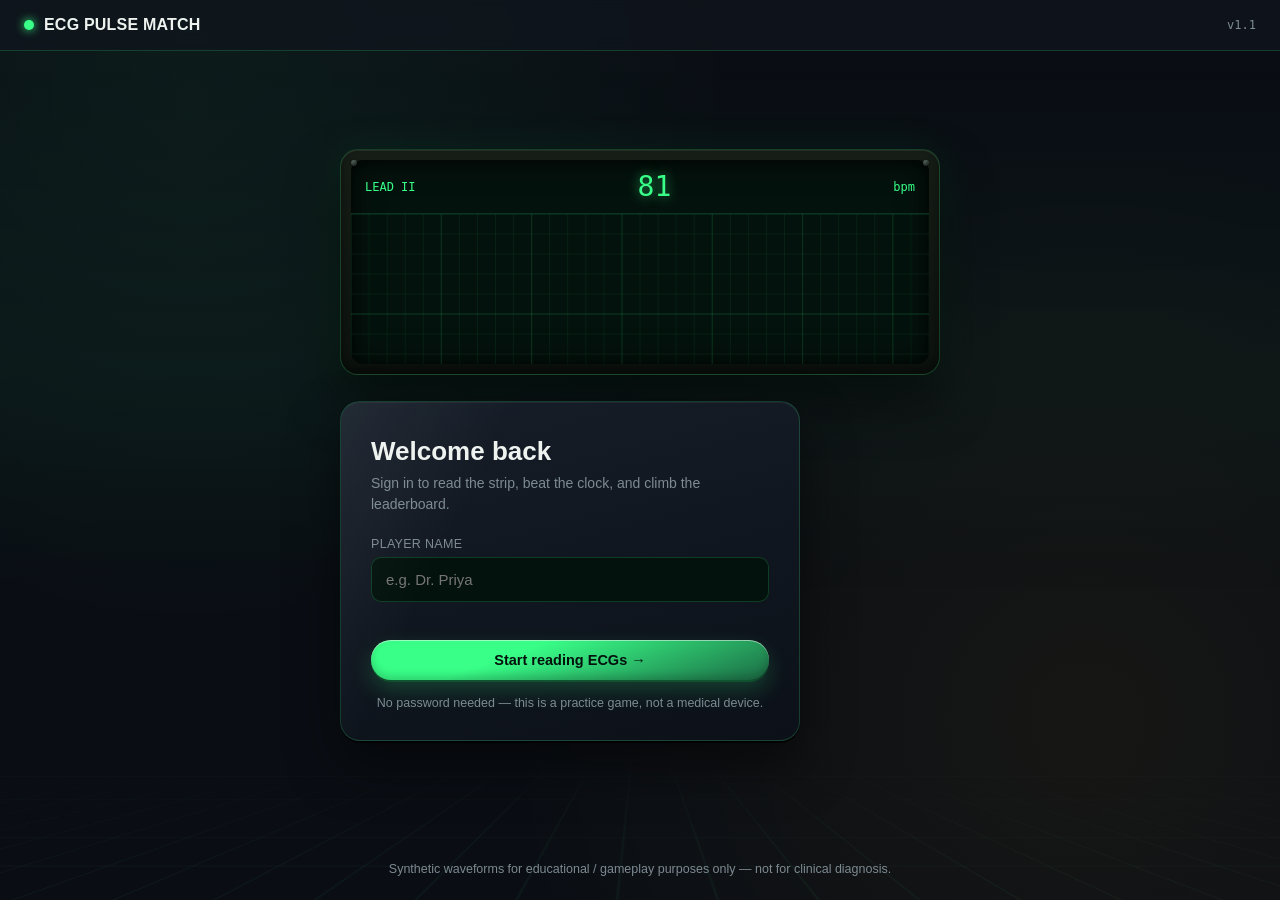
==== index.html @ 73beb8f3 "Enhance HTML head with new title and meta description Updated the title and added a meta description" ====
<!DOCTYPE html>
<html lang="en">
<head>

<meta charset="UTF-8" />
<meta name="viewport" content="width=device-width, initial-scale=1.0, maximum-scale=1, user-scalable=no" />

<title>ECG Pulse Match | Interactive ECG Learning Game</title>

<meta name="description" content="ECG Pulse Match is an interactive ECG learning game for practicing ECG rhythm recognition in a fun and educational way." />

<link rel="stylesheet" href="style.css" />

</head>
<body>

<div class="screen">
  <div class="topbar">
    <div class="brand"><span class="dot"></span> ECG PULSE MATCH</div>
    <div class="hstack mono" style="font-size:12px;color:var(--ui-dim)">v1.1</div>
  </div>

  <div class="login-hero">
    <div class="container" style="max-width:640px;">

      <div class="monitor-strip">
        <div class="screen-inner">
          <div class="hdr">
            <span>LEAD II</span>
            <span class="hr-readout" id="hrReadout">78</span>
            <span>bpm</span>
          </div>
          <div style="height:150px" id="heroWave"></div>
        </div>
      </div>

      <div class="login-card">
        <div class="login-title">Welcome back</div>
        <div class="login-sub">Sign in to read the strip, beat the clock, and climb the leaderboard.</div>

        <div class="field">
          <label for="nameInput">Player name</label>
          <input id="nameInput" type="text" placeholder="e.g. Dr. Priya" maxlength="24" autocomplete="off" />
        </div>
        <div class="login-error" id="loginError"></div>
        <button class="btn btn-primary" style="width:100%;" id="enterBtn">Start reading ECGs →</button>
        <div class="login-note">No password needed — this is a practice game, not a medical device.</div>
      </div>
    </div>
  </div>

  <footer class="foot">Synthetic waveforms for educational / gameplay purposes only — not for clinical diagnosis.</footer>
</div>

<script src="ecg-svg.js"></script>
<script src="common.js"></script>
<script>
  // draw an animated normal-sinus strip as the hero signature element
  const heroEl = document.getElementById("heroWave");
  const W = 640, H = 150;
  heroEl.innerHTML = renderWaveformSVG("NSR", W, H, { traceColor: "#39ff88" });
  const tracePath = heroEl.querySelector(".ecg-trace-path");
  const len = tracePath.getTotalLength();
  tracePath.style.strokeDasharray = len;
  tracePath.style.strokeDashoffset = len;
  tracePath.animate(
    [{ strokeDashoffset: len }, { strokeDashoffset: 0 }],
    { duration: 3200, iterations: Infinity, easing: "linear" }
  );

  // ambient colorful particles drifting up behind the login card
  spawnFloatParticles(16);

  // gentle heart-rate readout flicker for atmosphere
  const hr = document.getElementById("hrReadout");
  setInterval(() => { hr.textContent = 74 + Math.floor(Math.random() * 8); }, 1400);

  // 3D depth: card tilts toward the pointer, monitor housing tilts opposite
  attachTilt(document.querySelector(".login-card"), { max: 6, lift: 6 });
  attachTilt(document.querySelector(".monitor-strip"), { max: 4, lift: 4 });

  // if already logged in, skip straight to the right next page
  if (getCurrentUser()) window.location.href = nextPageAfterLogin(getCurrentUser());

  const input = document.getElementById("nameInput");
  const err = document.getElementById("loginError");

  function nextPageAfterLogin(user) {
    if (user.isAdmin) return "admin.html";
    // first-ever sign-in on this device sees the how-to-play page first
    return hasSeenInstructions() ? "levels.html" : "instructions.html";
  }

  function tryEnter() {
    const name = input.value.trim();
    if (!name) { err.textContent = "Please enter a name to continue."; return; }
    if (name.length < 2) { err.textContent = "Name must be at least 2 characters."; return; }
    setCurrentUser(name);
    window.location.href = nextPageAfterLogin(getCurrentUser());
  }
  document.getElementById("enterBtn").addEventListener("click", tryEnter);
  input.addEventListener("keydown", (e) => { if (e.key === "Enter") tryEnter(); });
</script>
</body>
</html>
---- style.css ----
/* =========================================================================
   ECG PULSE MATCH — design tokens
   Theme: a real bedside cardiac monitor. Near-black housing, phosphor-green
   trace, amber for caution, red for critical/error — colors borrowed
   directly from the hardware this game imitates, not a generic dark theme.
   ========================================================================= */
:root {
  --bg-deep: #0a0e14;
  --bg-panel: #10161f;
  --screen-black: #04120d;
  --trace-green: #39ff88;
  --trace-dim: #1c6b45;
  --amber: #ffb020;
  --error-red: #ff4d5e;
  --paper: #f4efe4;
  --ui-white: #eef3f0;
  --ui-dim: #7d8a92;
  --border-soft: rgba(57, 255, 136, 0.18);

  /* per-level accent — overridden at runtime via applyAccent() so each
     level/page can carry its own color while everything else (panels,
     typography, the monitor housing) stays consistent */
  --accent: var(--trace-green);
  --accent-dim: var(--trace-dim);
  --accent-glow: rgba(57, 255, 136, 0.2);

  --font-display: "Space Grotesk", "Segoe UI", sans-serif;
  --font-body: "Inter", "Segoe UI", sans-serif;
  --font-mono: "IBM Plex Mono", "Consolas", monospace;

  --radius: 14px;
  --shadow-deep: 0 20px 60px rgba(0, 0, 0, 0.55);

  /* ---- 3D depth tokens ---- */
  --bevel-light: rgba(255, 255, 255, 0.09);
  --bevel-dark: rgba(0, 0, 0, 0.55);
  --shadow-raised:
    0 1px 0 rgba(255,255,255,0.06) inset,
    0 -3px 8px rgba(0,0,0,0.35) inset,
    0 14px 26px rgba(0,0,0,0.45),
    0 2px 0 rgba(0,0,0,0.6);
  --shadow-raised-hover:
    0 1px 0 rgba(255,255,255,0.08) inset,
    0 -3px 8px rgba(0,0,0,0.35) inset,
    0 22px 40px rgba(0,0,0,0.5),
    0 3px 0 rgba(0,0,0,0.65);
  --shadow-pressed:
    0 2px 6px rgba(0,0,0,0.4) inset,
    0 4px 10px rgba(0,0,0,0.3);
  --shadow-panel-3d:
    0 1px 0 rgba(255,255,255,0.05) inset,
    0 24px 50px rgba(0,0,0,0.5),
    0 2px 0 rgba(0,0,0,0.7);
}

@import url("https://fonts.googleapis.com/css2?family=Space+Grotesk:wght@500;600;700&family=Inter:wght@400;500;600&family=IBM+Plex+Mono:wght@400;500;600&display=swap");

* { box-sizing: border-box; }
html, body {
  margin: 0; padding: 0; height: 100%;
  background: var(--bg-deep);
  color: var(--ui-white);
  font-family: var(--font-body);
  -webkit-tap-highlight-color: transparent;
}
body {
  min-height: 100vh;
  position: relative;
  background-image:
    radial-gradient(circle at 15% 10%, rgba(57,255,136,0.06), transparent 40%),
    radial-gradient(circle at 85% 80%, rgba(255,176,32,0.05), transparent 45%);
  overflow-x: hidden;
}
/* subtle receding 3D floor grid, anchored to the bottom of the viewport */
body::after {
  content: "";
  position: fixed; left: 0; right: 0; bottom: 0; height: 46vh; z-index: 0; pointer-events: none;
  background-image:
    linear-gradient(rgba(57,255,136,0.09) 1px, transparent 1px),
    linear-gradient(90deg, rgba(57,255,136,0.09) 1px, transparent 1px);
  background-size: 42px 42px;
  transform: perspective(420px) rotateX(62deg) scale(2.4);
  transform-origin: bottom;
  mask-image: linear-gradient(to top, black, transparent 85%);
  -webkit-mask-image: linear-gradient(to top, black, transparent 85%);
  opacity: 0.5;
}
.screen { position: relative; z-index: 1; }
h1, h2, h3 { font-family: var(--font-display); margin: 0; }
.mono { font-family: var(--font-mono); }
a { color: var(--trace-green); }
button { font-family: var(--font-body); cursor: pointer; }
::selection { background: var(--trace-dim); }

@media (prefers-reduced-motion: reduce) {
  *, *::before, *::after { animation-duration: 0.001ms !important; animation-iteration-count: 1 !important; transition-duration: 0.001ms !important; }
}

/* ---------- layout shells ---------- */
.screen { min-height: 100vh; display: flex; flex-direction: column; }
.container { width: 100%; max-width: 1180px; margin: 0 auto; padding: 0 20px; }
.topbar {
  display: flex; align-items: center; justify-content: space-between;
  padding: 16px 24px; border-bottom: 1px solid var(--border-soft);
  background: rgba(16, 22, 31, 0.7); backdrop-filter: blur(8px);
  position: sticky; top: 0; z-index: 20;
}
.brand { display: flex; align-items: center; gap: 10px; font-family: var(--font-display); font-weight: 700; letter-spacing: 0.2px; }
.brand .dot { width: 10px; height: 10px; border-radius: 50%; background: var(--accent, var(--trace-green)); box-shadow: 0 0 10px var(--accent, var(--trace-green)); animation: blip 1.1s infinite; }
@keyframes blip { 0%,100% { opacity: 1; } 50% { opacity: 0.25; } }

.hstack { display: flex; align-items: center; gap: 10px; }
.spacer { flex: 1; }

/* ---------- buttons ---------- */
.btn {
  display: inline-flex; align-items: center; justify-content: center; gap: 8px;
  padding: 12px 22px; border-radius: 999px; border: 1px solid var(--border-soft);
  background: linear-gradient(180deg, rgba(255,255,255,0.05), rgba(0,0,0,0.1)), var(--bg-panel);
  color: var(--ui-white); font-weight: 600; font-size: 14.5px;
  box-shadow: 0 1px 0 rgba(255,255,255,0.06) inset, 0 -2px 4px rgba(0,0,0,0.3) inset, 0 6px 14px rgba(0,0,0,0.35), 0 1.5px 0 rgba(0,0,0,0.5);
  transform: translateY(0) translateZ(0);
  transition: transform .15s cubic-bezier(.2,.8,.2,1), box-shadow .15s ease, background .2s ease, border-color .2s ease;
}
.btn:hover { transform: translateY(-3px); border-color: var(--accent, var(--trace-green)); box-shadow: 0 1px 0 rgba(255,255,255,0.08) inset, 0 -2px 4px rgba(0,0,0,0.3) inset, 0 14px 26px var(--accent-glow, rgba(57,255,136,0.18)), 0 2px 0 rgba(0,0,0,0.55); }
.btn:active { transform: translateY(1px) scale(0.98); box-shadow: 0 2px 6px rgba(0,0,0,0.4) inset, 0 3px 8px rgba(0,0,0,0.25); }
.btn-primary {
  background: linear-gradient(160deg, var(--accent, #6dffb0) 0%, var(--accent, var(--trace-green)) 35%, var(--accent-dim, #1fce6b) 100%);
  color: #04120d; border: none; font-weight: 700;
  box-shadow: 0 1px 0 rgba(255,255,255,0.5) inset, 0 -4px 8px rgba(0,0,0,0.18) inset, 0 10px 22px var(--accent-glow, rgba(57,255,136,0.28)), 0 2px 0 rgba(10,60,35,0.8);
}
.btn-primary:hover { box-shadow: 0 1px 0 rgba(255,255,255,0.55) inset, 0 -4px 8px rgba(0,0,0,0.18) inset, 0 18px 36px var(--accent-glow, rgba(57,255,136,0.4)), 0 3px 0 rgba(10,60,35,0.8); }
.btn-primary:active { box-shadow: 0 3px 10px rgba(0,0,0,0.3) inset; }
.btn-ghost { background: rgba(255,255,255,0.02); box-shadow: 0 1px 0 rgba(255,255,255,0.04) inset, 0 4px 10px rgba(0,0,0,0.25); }
.btn-danger { border-color: rgba(255,77,94,0.4); color: var(--error-red); }
.btn:disabled { opacity: 0.4; cursor: not-allowed; transform: none; box-shadow: none; }

/* ============================= LOGIN PAGE ============================= */
.login-hero {
  flex: 1; display: flex; align-items: center; justify-content: center; padding: 32px 16px;
  position: relative; overflow: hidden;
}
.login-hero::before {
  content: ""; position: absolute; inset: 0;
  background: linear-gradient(180deg, transparent, rgba(57,255,136,0.03) 40%, transparent 70%);
  pointer-events: none;
}
.login-card {
  width: 100%; max-width: 460px;
  background: linear-gradient(165deg, #161e29 0%, var(--bg-panel) 55%, #0c1119 100%);
  border: 1px solid var(--border-soft);
  border-radius: 20px; padding: 34px 30px 30px; box-shadow: var(--shadow-panel-3d);
  animation: rise .6s cubic-bezier(.2,.8,.2,1) both;
  position: relative; z-index: 2; transform-style: preserve-3d;
  transition: transform .12s ease-out;
}
.login-card::before {
  content: ""; position: absolute; inset: 0; border-radius: inherit; pointer-events: none;
  background: linear-gradient(115deg, rgba(255,255,255,0.06) 0%, transparent 30%);
}
@keyframes rise { from { opacity: 0; transform: translateY(24px) scale(.98); } to { opacity: 1; transform: translateY(0) scale(1); } }

.monitor-strip {
  width: 100%; max-width: 640px; margin: 0 auto 26px;
  background: linear-gradient(180deg, #171e17 0%, #0d130f 100%);
  border: 1px solid var(--border-soft); border-radius: 18px; overflow: hidden;
  padding: 10px; position: relative; z-index: 2;
  box-shadow:
    0 1px 0 rgba(255,255,255,0.08) inset,
    0 -6px 14px rgba(0,0,0,0.5) inset,
    0 26px 50px rgba(0,0,0,0.55),
    0 0 46px rgba(57,255,136,0.08);
  transform-style: preserve-3d; transition: transform .12s ease-out;
}
.monitor-strip::before,
.monitor-strip::after {
  content: ""; position: absolute; top: 10px; width: 6px; height: 6px; border-radius: 50%;
  background: radial-gradient(circle at 35% 35%, #4a5a52, #0a0f0c);
  box-shadow: 0 1px 1px rgba(255,255,255,0.15) inset, 0 1px 2px rgba(0,0,0,0.6);
  z-index: 3;
}
.monitor-strip::before { left: 10px; }
.monitor-strip::after { right: 10px; }
.monitor-strip .hdr {
  display: flex; justify-content: space-between; align-items: center;
  padding: 10px 14px; font-family: var(--font-mono); font-size: 12px; color: var(--trace-green);
  border-bottom: 1px solid rgba(57,255,136,0.15);
}
.monitor-strip .screen-inner {
  background: var(--screen-black); border-radius: 12px; overflow: hidden;
  box-shadow: 0 0 30px rgba(0,0,0,0.7) inset, 0 2px 10px rgba(0,0,0,0.4) inset;
}
.monitor-strip svg { display: block; }
.hr-readout { font-family: var(--font-mono); font-size: 28px; color: var(--trace-green); text-shadow: 0 0 12px rgba(57,255,136,0.6); }

.login-title { font-size: 26px; font-weight: 700; margin-bottom: 6px; }
.login-sub { color: var(--ui-dim); font-size: 14px; margin-bottom: 22px; line-height: 1.5; }
.field { margin-bottom: 16px; }
.field label { display: block; font-size: 12.5px; color: var(--ui-dim); margin-bottom: 6px; letter-spacing: .3px; text-transform: uppercase; }
.field input {
  width: 100%; padding: 13px 14px; border-radius: 10px; border: 1px solid var(--border-soft);
  background: var(--screen-black); color: var(--ui-white); font-size: 15px; outline: none;
  transition: border-color .15s ease, box-shadow .15s ease;
}
.field input:focus { border-color: var(--accent, var(--trace-green)); box-shadow: 0 0 0 3px var(--accent-glow, rgba(57,255,136,0.15)); }
.login-error { color: var(--error-red); font-size: 13px; min-height: 18px; margin-top: -6px; margin-bottom: 10px; }
.login-note { text-align: center; font-size: 12.5px; color: var(--ui-dim); margin-top: 16px; }

/* ============================= LEVEL SELECT ============================ */
.level-grid { display: grid; grid-template-columns: repeat(auto-fit, minmax(250px, 1fr)); gap: 22px; margin-top: 22px; perspective: 1200px; }
.level-card {
  background: linear-gradient(165deg, #161e29 0%, var(--bg-panel) 55%, #0c1119 100%);
  border: 1px solid var(--border-soft); border-radius: var(--radius);
  padding: 20px; position: relative; overflow: hidden;
  transition: transform .15s cubic-bezier(.2,.8,.2,1), border-color .2s ease, box-shadow .2s ease;
  animation: rise .5s ease both;
  box-shadow: var(--shadow-raised);
  transform-style: preserve-3d; cursor: pointer;
}
.level-card::before {
  content: ""; position: absolute; inset: 0; border-radius: inherit; pointer-events: none; z-index: 1;
  background: linear-gradient(120deg, rgba(255,255,255,0.07) 0%, transparent 35%);
}
/* colorful signature glow, unique per level via --accent set inline by JS */
.level-card::after {
  content: ""; position: absolute; top: -40%; right: -30%; width: 70%; height: 70%; z-index: 0;
  background: radial-gradient(circle, var(--accent, var(--trace-green)) 0%, transparent 70%);
  opacity: 0.16; filter: blur(6px); pointer-events: none;
  animation: auraPulse 3.6s ease-in-out infinite;
}
@keyframes auraPulse { 0%,100% { opacity: 0.12; transform: scale(1); } 50% { opacity: 0.26; transform: scale(1.12); } }
.level-card { border-top: 3px solid var(--accent, var(--trace-green)); }
.level-card:hover { border-color: var(--accent, var(--trace-green)); box-shadow: var(--shadow-raised-hover), 0 0 30px var(--accent-glow, rgba(57,255,136,0.2)); }
.level-card-inner { position: relative; z-index: 2; transform: translateZ(20px); }
.level-card .badge {
  display: inline-flex; align-items: center; justify-content: center; width: 40px; height: 40px;
  border-radius: 50%; background: radial-gradient(circle at 35% 30%, color-mix(in srgb, var(--accent, #39ff88) 25%, #0e2418), var(--screen-black));
  color: var(--accent, var(--trace-green)); font-family: var(--font-mono); font-size: 18px;
  font-weight: 700; border: 1px solid var(--accent, var(--border-soft)); margin-bottom: 10px;
  box-shadow: 0 -2px 4px rgba(0,0,0,0.5) inset, 0 1px 0 rgba(255,255,255,0.1) inset, 0 3px 10px var(--accent-glow, rgba(57,255,136,0.3));
}
.level-card .done-tag {
  position: absolute; top: 0; right: 0; font-size: 10.5px; font-family: var(--font-mono);
  color: var(--accent, var(--trace-green)); background: var(--accent-glow, rgba(57,255,136,0.12)); border: 1px solid var(--accent, var(--border-soft));
  padding: 3px 9px; border-radius: 999px; letter-spacing: .3px;
}
.level-preview {
  height: 78px; border-radius: 10px; background: #030b08; margin-bottom: 12px; overflow: hidden;
  box-shadow: 0 0 16px rgba(0,0,0,0.6) inset, 0 1px 0 rgba(255,255,255,0.08) inset, 0 0 24px var(--accent-glow, transparent);
}
.level-preview svg { display: block; }
.level-card h3 { font-size: 17.5px; margin-bottom: 6px; letter-spacing: -.1px; display: flex; align-items: center; gap: 8px; }
.level-card p { color: var(--ui-dim); font-size: 13px; margin: 0 0 14px; line-height: 1.5; min-height: 38px; }
.level-card .stars { color: var(--amber); font-size: 14px; letter-spacing: 2px; text-shadow: 0 0 8px rgba(255,176,32,0.4); }
.level-card .btn-primary { background: linear-gradient(160deg, var(--accent, var(--trace-green)) 0%, var(--accent-dim, var(--trace-dim)) 100%); box-shadow: 0 1px 0 rgba(255,255,255,0.5) inset, 0 10px 22px var(--accent-glow, rgba(57,255,136,0.28)); }
.level-locked { opacity: 0.45; filter: grayscale(0.7); pointer-events: none; box-shadow: var(--shadow-pressed); }
.level-locked .level-preview { display: flex; align-items: center; justify-content: center; }
.level-locked::after { display: none; }

/* ============================= GAME BOARD =============================== */
.game-header { display: flex; flex-wrap: wrap; gap: 14px; align-items: center; justify-content: space-between; margin: 20px 0; }
.stat-pill {
  background: linear-gradient(180deg, #141b26, var(--bg-panel)); border: 1px solid var(--border-soft); border-radius: 999px;
  padding: 8px 16px; font-family: var(--font-mono); font-size: 13px; color: var(--accent, var(--trace-green)); display: flex; gap: 8px; align-items: center;
  box-shadow: 0 1px 0 rgba(255,255,255,0.05) inset, 0 4px 10px rgba(0,0,0,0.35);
}
.stat-pill .label { color: var(--ui-dim); text-transform: uppercase; font-size: 10.5px; letter-spacing: .5px; }

.board {
  display: grid; grid-template-columns: 1fr; gap: 18px; margin-bottom: 30px;
}
.wave-card {
  background: linear-gradient(165deg, #131a13 0%, var(--screen-black) 60%, #060c08 100%);
  border: 2px solid var(--border-soft); border-radius: var(--radius);
  padding: 14px 16px 16px; position: relative;
  transition: border-color .2s ease, box-shadow .2s ease, transform .12s ease;
  animation: rise .45s ease both;
  box-shadow: var(--shadow-raised);
}
.wave-card::before {
  content: ""; position: absolute; inset: 0; border-radius: inherit; pointer-events: none;
  background: linear-gradient(120deg, rgba(255,255,255,0.05) 0%, transparent 30%);
}
.wave-card .wave-display { width: 100%; height: 150px; border-radius: 10px; overflow: hidden; background: #030b08; }
@media (min-width: 640px) { .wave-card .wave-display { height: 190px; } }
.wave-card.dragover { border-color: var(--amber); box-shadow: 0 0 0 4px rgba(255,176,32,0.15); transform: scale(1.01); }
.wave-card.correct { border-color: var(--accent, var(--trace-green)); box-shadow: 0 0 0 4px var(--accent-glow, rgba(57,255,136,0.18)); animation: goodPulse .5s ease; }
.wave-card.wrong { border-color: var(--error-red); box-shadow: 0 0 0 4px rgba(255,77,94,0.18); animation: shake .45s ease; }
.wave-card.reorderable { border-color: var(--amber); box-shadow: 0 0 0 4px rgba(255,176,32,0.18); animation: shake .45s ease; }
@keyframes goodPulse { 0% { transform: scale(1); } 40% { transform: scale(1.03); } 100% { transform: scale(1); } }
@keyframes shake { 0%,100% { transform: translateX(0); } 20% { transform: translateX(-6px); } 40% { transform: translateX(6px); } 60% { transform: translateX(-4px); } 80% { transform: translateX(4px); } }

.drop-zone {
  margin-top: 12px; min-height: 52px; border: 2px dashed var(--border-soft); border-radius: 10px;
  display: flex; align-items: center; justify-content: center; padding: 6px 10px; gap: 8px;
  color: var(--ui-dim); font-size: 13.5px; transition: background .15s ease, border-color .15s ease;
}
.drop-zone.filled { border-style: solid; }
.drop-zone .placeholder { opacity: .6; }
.wave-card .hint-row { margin-top: 10px; font-size: 12.5px; color: var(--ui-dim); line-height: 1.5; display: none; }
.wave-card.show-hint .hint-row { display: block; animation: fadeIn .3s ease; }
.wave-card .result-tag { position: absolute; top: 12px; right: 14px; font-size: 12px; font-family: var(--font-mono); padding: 3px 10px; border-radius: 999px; display: none; }
.wave-card.correct .result-tag { display: inline-block; background: var(--accent-glow, rgba(57,255,136,0.15)); color: var(--accent, var(--trace-green)); }
.wave-card.wrong .result-tag { display: inline-block; background: rgba(255,77,94,0.15); color: var(--error-red); }
.wave-card.reorderable .result-tag { display: inline-block; background: rgba(255,176,32,0.16); color: var(--amber); }
@keyframes fadeIn { from { opacity: 0; transform: translateY(-4px); } to { opacity: 1; transform: translateY(0); } }

/* ---- order hint toggle (one hint per level, shown on demand) ---- */
.card-hint-btn {
  font-family: var(--font-mono); font-size: 11px; color: var(--ui-dim); background: rgba(255,255,255,0.03);
  border: 1px solid var(--border-soft); border-radius: 999px; padding: 4px 11px; margin-top: 10px;
  cursor: pointer; display: inline-flex; align-items: center; gap: 6px; transition: border-color .15s ease, color .15s ease;
}
.card-hint-btn:hover { border-color: var(--amber); color: var(--amber); }
.order-hint-row {
  margin-top: 8px; font-size: 12.5px; color: var(--amber); line-height: 1.5; display: none;
  background: rgba(255,176,32,0.08); border: 1px solid rgba(255,176,32,0.25); border-radius: 8px; padding: 8px 10px;
}
.order-hint-row.shown { display: block; animation: fadeIn .3s ease; }

/* ---- inline feedback note shown after a "check" pass ---- */
.card-note { margin-top: 10px; font-size: 12.5px; line-height: 1.5; border-radius: 8px; padding: 8px 10px; display: none; }
.wave-card.wrong .card-note.for-wrong { display: block; color: var(--error-red); background: rgba(255,77,94,0.08); border: 1px solid rgba(255,77,94,0.25); }
.wave-card.reorderable .card-note.for-reorder { display: block; color: var(--amber); background: rgba(255,176,32,0.08); border: 1px solid rgba(255,176,32,0.25); }

.card-actions-row { display: flex; gap: 8px; margin-top: 10px; flex-wrap: wrap; }
.btn-reorder {
  font-family: var(--font-mono); font-size: 12px; color: var(--amber); background: rgba(255,176,32,0.1);
  border: 1px solid rgba(255,176,32,0.4); border-radius: 999px; padding: 6px 14px; cursor: pointer;
  display: none; align-items: center; gap: 6px; transition: transform .12s ease, box-shadow .12s ease;
}
.wave-card.reorderable .btn-reorder { display: inline-flex; }
.btn-reorder:hover { transform: translateY(-2px); box-shadow: 0 6px 14px rgba(255,176,32,0.25); }

/* ---- piece that is correct type but sitting in the wrong slot ---- */
.slot.right-type-wrong-pos { border-color: var(--amber); box-shadow: 0 0 0 3px rgba(255,176,32,0.18); }

/* ---- attempt summary banner shown between check passes ---- */
.attempt-banner {
  margin: -6px 0 16px; padding: 10px 14px; border-radius: 10px; font-size: 13px; line-height: 1.5;
  background: linear-gradient(180deg, #141b26, var(--bg-panel)); border: 1px solid var(--border-soft); color: var(--ui-dim);
  display: none; align-items: center; gap: 8px;
}
.attempt-banner.shown { display: flex; animation: fadeIn .3s ease; }

/* ---- jigsaw pieces: ECG track split into slots, pieces dragged in ---- */
.track { display: flex; gap: 8px; margin-top: 10px; }
.slot {
  flex: 1; min-width: 0; height: 78px; border: 2px dashed var(--border-soft); border-radius: 8px;
  background: #030b08; position: relative; overflow: hidden;
  box-shadow: 0 3px 8px rgba(0,0,0,0.55) inset, 0 1px 0 rgba(0,0,0,0.4);
  transition: border-color .15s ease, box-shadow .15s ease, background .15s ease, transform .18s cubic-bezier(.2,.8,.2,1);
}
@media (min-width: 640px) { .slot { height: 100px; } }
.slot.dragover { border-color: var(--amber); background: rgba(255,176,32,0.08); transform: scale(1.04); }
.slot.filled { border-style: solid; border-color: rgba(255,255,255,0.4); box-shadow: 0 0 0 2px rgba(255,255,255,0.10), 0 3px 8px rgba(0,0,0,0.55) inset; }
.slot.correct { border-color: var(--accent, var(--trace-green)); box-shadow: 0 0 0 3px var(--accent-glow, rgba(57,255,136,0.18)); }
.slot.wrong { border-color: var(--error-red); box-shadow: 0 0 0 3px rgba(255,77,94,0.18); }
.slot.just-snapped { animation: slotSnap .26s ease; }
@keyframes slotSnap {
  0% { transform: scale(0.92); }
  55% { transform: scale(1.045); }
  100% { transform: scale(1); }
}
.slot svg { width: 100%; height: 100%; display: block; }
.slot .slot-idx { position: absolute; bottom: 2px; left: 4px; font-family: var(--font-mono); font-size: 9.5px; color: var(--ui-dim); pointer-events: none; }
.slot .remove-piece {
  position: absolute; top: 2px; right: 2px; width: 18px; height: 18px; border-radius: 50%;
  background: rgba(4,18,13,0.85); border: 1px solid var(--border-soft); color: var(--ui-white);
  font-size: 10px; line-height: 1; display: flex; align-items: center; justify-content: center; z-index: 3;
}

.piece-pool {
  display: flex; flex-wrap: wrap; gap: 12px; padding: 16px; background: linear-gradient(180deg, #141b26, var(--bg-panel));
  border: 1px solid var(--border-soft); border-radius: var(--radius); position: sticky; bottom: 12px; z-index: 15;
  box-shadow: var(--shadow-panel-3d); max-height: 40vh; overflow-y: auto;
}
.piece-pool .pool-label { width: 100%; font-size: 11.5px; color: var(--ui-dim); text-transform: uppercase; letter-spacing: .4px; margin-bottom: 2px; }
.piece {
  width: 92px; height: 74px; border-radius: 8px;
  background: linear-gradient(165deg, #0a1710, #030b08 60%);
  border: 1.5px solid var(--border-soft);
  overflow: hidden; touch-action: none; user-select: none; cursor: grab; position: relative;
  box-shadow: 0 1px 0 rgba(255,255,255,0.06) inset, 0 -2px 4px rgba(0,0,0,0.4) inset, 0 6px 12px rgba(0,0,0,0.4);
  transition: transform .14s cubic-bezier(.2,.8,.2,1), box-shadow .14s ease, border-color .14s ease;
}
.piece:hover { border-color: var(--accent, var(--trace-green)); transform: translateY(-4px) scale(1.03); box-shadow: 0 1px 0 rgba(255,255,255,0.08) inset, 0 -2px 4px rgba(0,0,0,0.4) inset, 0 14px 22px var(--accent-glow, rgba(57,255,136,0.2)); }
.piece:active { cursor: grabbing; }
.piece svg { width: 100%; height: 100%; display: block; pointer-events: none; }
.piece.dragging { position: fixed; z-index: 1000; box-shadow: 0 22px 44px rgba(0,0,0,0.6), 0 0 0 2px var(--accent, var(--trace-green)); border-color: var(--accent, var(--trace-green)); pointer-events: none; transform: scale(1.06) rotate(-1.5deg); }
.piece.ghost { visibility: hidden; }
.piece.in-slot { width: 100%; height: 100%; border: none; border-radius: 0; box-shadow: none; }

.chip-pool {
  display: flex; flex-wrap: wrap; gap: 10px; padding: 16px; background: var(--bg-panel);
  border: 1px solid var(--border-soft); border-radius: var(--radius); position: sticky; bottom: 12px; z-index: 15;
  box-shadow: var(--shadow-deep);
}
.chip-pool .pool-label { width: 100%; font-size: 11.5px; color: var(--ui-dim); text-transform: uppercase; letter-spacing: .4px; margin-bottom: 2px; }
.chip {
  padding: 10px 16px; border-radius: 999px; background: var(--screen-black); border: 1.5px solid var(--border-soft);
  font-size: 13.5px; font-weight: 600; color: var(--ui-white); touch-action: none; user-select: none;
  cursor: grab; transition: transform .12s ease, box-shadow .12s ease, opacity .12s ease;
}
.chip:active { cursor: grabbing; }
.chip.dragging { position: fixed; z-index: 1000; box-shadow: 0 14px 30px rgba(0,0,0,0.5); transform: scale(1.06); border-color: var(--trace-green); pointer-events: none; }
.chip.placed { opacity: 0.35; filter: grayscale(0.4); }
.chip.ghost { opacity: 0; }

.submit-row { display: flex; justify-content: center; margin: 26px 0 10px; gap: 12px; }

/* result modal */
.modal-backdrop { position: fixed; inset: 0; background: rgba(4,8,12,0.75); backdrop-filter: blur(4px); display: flex; align-items: center; justify-content: center; z-index: 100; padding: 20px; }
.modal {
  background: linear-gradient(165deg, #161e29 0%, var(--bg-panel) 55%, #0c1119 100%);
  border: 1px solid var(--border-soft); border-radius: 18px; padding: 30px; max-width: 460px; width: 100%;
  text-align: center; animation: rise .35s ease both; box-shadow: var(--shadow-panel-3d);
  position: relative; overflow: hidden;
}
.modal::before { content: ""; position: absolute; inset: 0; pointer-events: none; background: linear-gradient(120deg, rgba(255,255,255,0.06) 0%, transparent 35%); }
.modal .score-num { font-family: var(--font-mono); font-size: 46px; color: var(--trace-green); text-shadow: 0 0 16px rgba(57,255,136,0.5); }
.modal p { color: var(--ui-dim); font-size: 14px; line-height: 1.6; }
.confetti { position: fixed; inset: 0; pointer-events: none; z-index: 99; overflow: hidden; }
.confetti span { position: absolute; top: -10px; border-radius: 2px; animation: fall linear forwards; }
@keyframes fall { to { transform: translateY(110vh) rotate(360deg); opacity: 0.2; } }

/* ============================= LEADERBOARD / ADMIN ============================= */
.panel {
  background: linear-gradient(165deg, #161e29 0%, var(--bg-panel) 55%, #0c1119 100%);
  border: 1px solid var(--border-soft); border-radius: var(--radius); padding: 22px; margin-bottom: 22px;
  box-shadow: var(--shadow-panel-3d);
}
.panel h2 { font-size: 18px; margin-bottom: 4px; }
.panel .sub { color: var(--ui-dim); font-size: 13px; margin-bottom: 16px; }
table { width: 100%; border-collapse: collapse; font-size: 13.5px; }
th, td { text-align: left; padding: 10px 12px; border-bottom: 1px solid var(--border-soft); }
th { color: var(--ui-dim); font-weight: 600; font-size: 11.5px; text-transform: uppercase; letter-spacing: .4px; }
tbody tr { transition: background .15s ease; }
tbody tr:hover { background: rgba(57,255,136,0.05); }
.rank-1 { color: var(--amber); font-weight: 700; }
.table-scroll { overflow-x: auto; }
.pill-diff { font-size: 11px; padding: 2px 9px; border-radius: 999px; font-family: var(--font-mono); }
.pill-diff.easy { background: rgba(57,255,136,0.15); color: var(--trace-green); }
.pill-diff.medium { background: rgba(255,176,32,0.15); color: var(--amber); }
.pill-diff.hard { background: rgba(255,77,94,0.15); color: var(--error-red); }
.pill-diff.critical { background: rgba(232,121,249,0.18); color: #e879f9; }

.empty-state { text-align: center; padding: 40px 20px; color: var(--ui-dim); }

footer.foot { text-align: center; padding: 24px; color: var(--ui-dim); font-size: 12.5px; }

/* ============================= ADMIN DASHBOARD =========================== */
.gradient-text {
  background: linear-gradient(90deg, #22d3ee, #a78bfa, #f472b6, #fbbf24, #22d3ee);
  background-size: 300% auto;
  -webkit-background-clip: text; background-clip: text; color: transparent;
  animation: shimmer 6s linear infinite;
}
@keyframes shimmer { to { background-position: 300% center; } }

.admin-tabs { display: flex; gap: 8px; flex-wrap: wrap; margin-bottom: 22px; }
.admin-tab {
  padding: 10px 18px; border-radius: 999px; border: 1px solid var(--border-soft);
  background: var(--bg-panel); color: var(--ui-dim); font-weight: 600; font-size: 13.5px;
  transition: all .18s ease;
}
.admin-tab.active { color: #04120d; border-color: transparent; }
.admin-tab:hover:not(.active) { border-color: var(--ui-dim); color: var(--ui-white); }
.admin-panel { display: none; animation: rise .35s ease both; }
.admin-panel.active { display: block; }

.stat-card-grid { display: grid; grid-template-columns: repeat(auto-fit, minmax(180px, 1fr)); gap: 14px; }
.stat-card {
  border-radius: 14px; padding: 16px 18px; position: relative; overflow: hidden;
  background: linear-gradient(155deg, #161e29 0%, var(--bg-panel) 70%);
  border: 1px solid var(--border-soft); box-shadow: var(--shadow-raised);
  animation: rise .45s ease both;
}
.stat-card::before {
  content: ""; position: absolute; top: -30%; right: -20%; width: 60%; height: 60%; border-radius: 50%;
  background: radial-gradient(circle, var(--card-color, #39ff88), transparent 70%); opacity: 0.22; filter: blur(4px);
  animation: auraPulse 4s ease-in-out infinite;
}
.stat-card .stat-label { font-size: 11px; text-transform: uppercase; letter-spacing: .5px; color: var(--ui-dim); position: relative; z-index: 1; }
.stat-card .stat-value { font-family: var(--font-mono); font-size: 30px; font-weight: 700; color: var(--card-color, #39ff88); margin-top: 4px; position: relative; z-index: 1; text-shadow: 0 0 18px var(--card-color, transparent); }
.stat-card:nth-of-type(1) { --card-color: #22d3ee; }
.stat-card:nth-of-type(2) { --card-color: #fb923c; }
.stat-card:nth-of-type(3) { --card-color: #a78bfa; }
.stat-card:nth-of-type(4) { --card-color: #f472b6; }

.bars-chart { display: flex; align-items: flex-end; gap: 10px; height: 180px; padding: 10px 4px 14px; overflow-x: auto; }
.bars-chart .bar-col { flex: 0 0 auto; width: 44px; display: flex; flex-direction: column; align-items: center; justify-content: flex-end; height: 100%; gap: 6px; }
.bars-chart .bar {
  width: 100%; max-width: 34px; border-radius: 6px 6px 2px 2px;
  background: linear-gradient(180deg, var(--bar-color, #39ff88), color-mix(in srgb, var(--bar-color, #39ff88) 50%, black));
  box-shadow: 0 0 14px var(--bar-glow, rgba(57,255,136,0.3));
  animation: growBar .7s cubic-bezier(.2,.8,.2,1) both;
  transform-origin: bottom;
}
@keyframes growBar { from { transform: scaleY(0); } to { transform: scaleY(1); } }
.bars-chart .bar-val { font-family: var(--font-mono); font-size: 11px; color: var(--ui-dim); }
.bars-chart .bar-lbl { font-size: 10.5px; color: var(--ui-dim); text-align: center; line-height: 1.2; }

.podium-row { display: flex; align-items: flex-end; justify-content: center; gap: 14px; margin: 10px 0 4px; }
.podium-slot { text-align: center; padding: 14px 16px; border-radius: 12px 12px 0 0; border: 1px solid var(--border-soft); position: relative; }
.podium-slot .medal { font-size: 26px; }
.podium-slot .p-name { font-weight: 700; margin-top: 4px; font-size: 13.5px; }
.podium-slot .p-score { font-family: var(--font-mono); color: var(--card-color); font-size: 15px; margin-top: 2px; }
.podium-slot.gold { height: 118px; background: linear-gradient(180deg, rgba(251,191,36,0.16), var(--bg-panel)); --card-color: #fbbf24; order: 2; }
.podium-slot.silver { height: 94px; background: linear-gradient(180deg, rgba(148,163,184,0.16), var(--bg-panel)); --card-color: #cbd5e1; order: 1; }
.podium-slot.bronze { height: 78px; background: linear-gradient(180deg, rgba(251,146,60,0.16), var(--bg-panel)); --card-color: #fb923c; order: 3; }

.level-swatch { display: inline-flex; align-items: center; gap: 6px; font-size: 12.5px; }
.level-swatch .dot-sw { width: 9px; height: 9px; border-radius: 50%; display: inline-block; box-shadow: 0 0 6px currentColor; }

/* floating heartbeat particles used behind topbar for atmosphere */
.float-particle {
  position: fixed; pointer-events: none; z-index: 0; opacity: 0.5; font-size: 14px;
  animation: floatUp linear infinite;
}
@keyframes floatUp { from { transform: translateY(110vh) rotate(0deg); opacity: 0; } 10% { opacity: 0.5; } to { transform: translateY(-10vh) rotate(360deg); opacity: 0; } }

/* responsive */
@media (min-width: 860px) {
  .board { grid-template-columns: repeat(2, 1fr); }
}
@media (min-width: 1180px) {
  .board.cols-3 { grid-template-columns: repeat(3, 1fr); }
}
@media (max-width: 480px) {
  .login-card { padding: 26px 18px; }
  .modal { padding: 22px; }
}
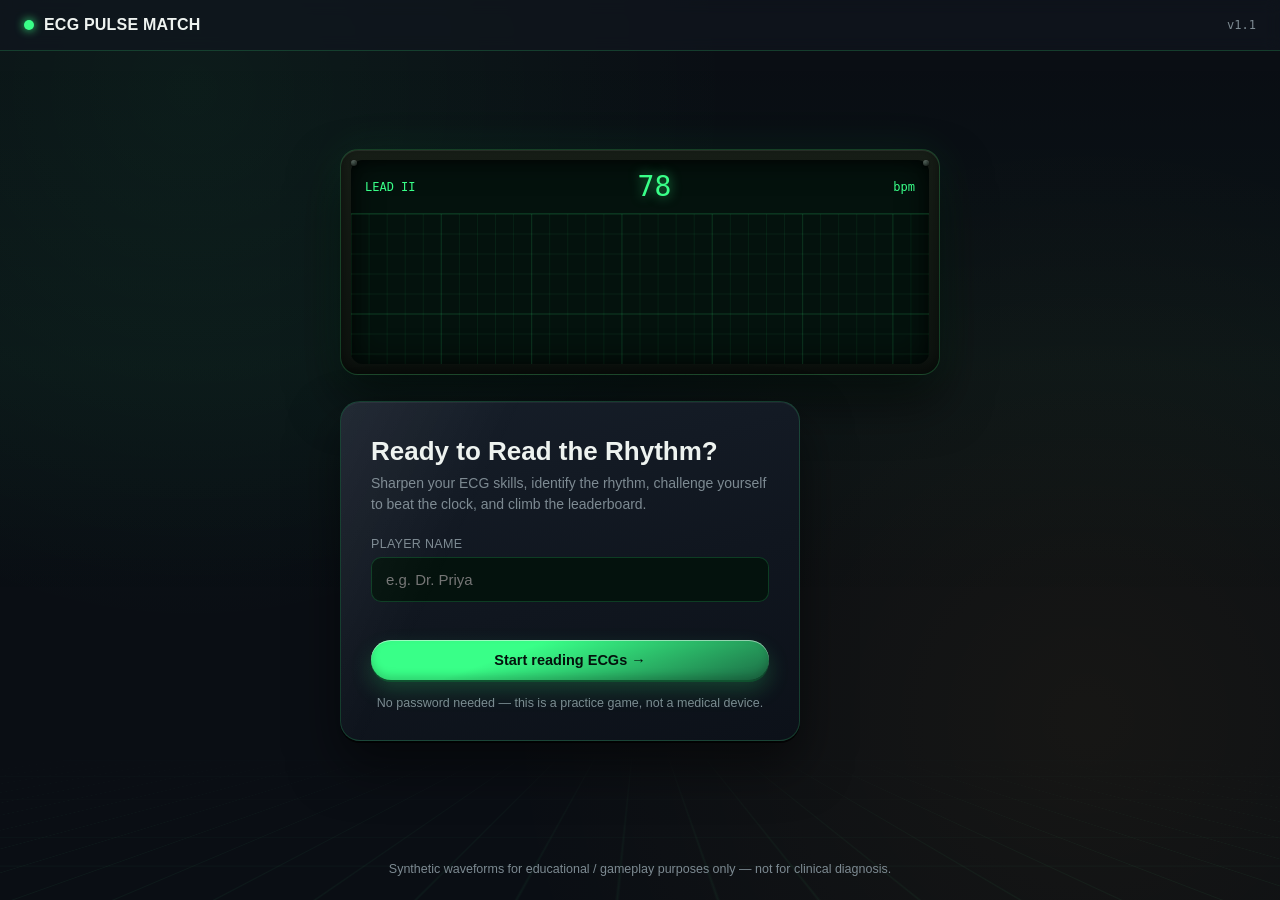
==== commit a2d08f0a: "Update index.html" ====
--- a/index.html
+++ b/index.html
@@ -35,8 +35,8 @@
       </div>
 
       <div class="login-card">
-        <div class="login-title">Welcome back</div>
-        <div class="login-sub">Sign in to read the strip, beat the clock, and climb the leaderboard.</div>
+        <div class="login-title">Ready to Read the Rhythm?</div>
+        <div class="login-sub">Sharpen your ECG skills, identify the rhythm, challenge yourself to beat the clock, and climb the leaderboard.</div>
 
         <div class="field">
           <label for="nameInput">Player name</label>
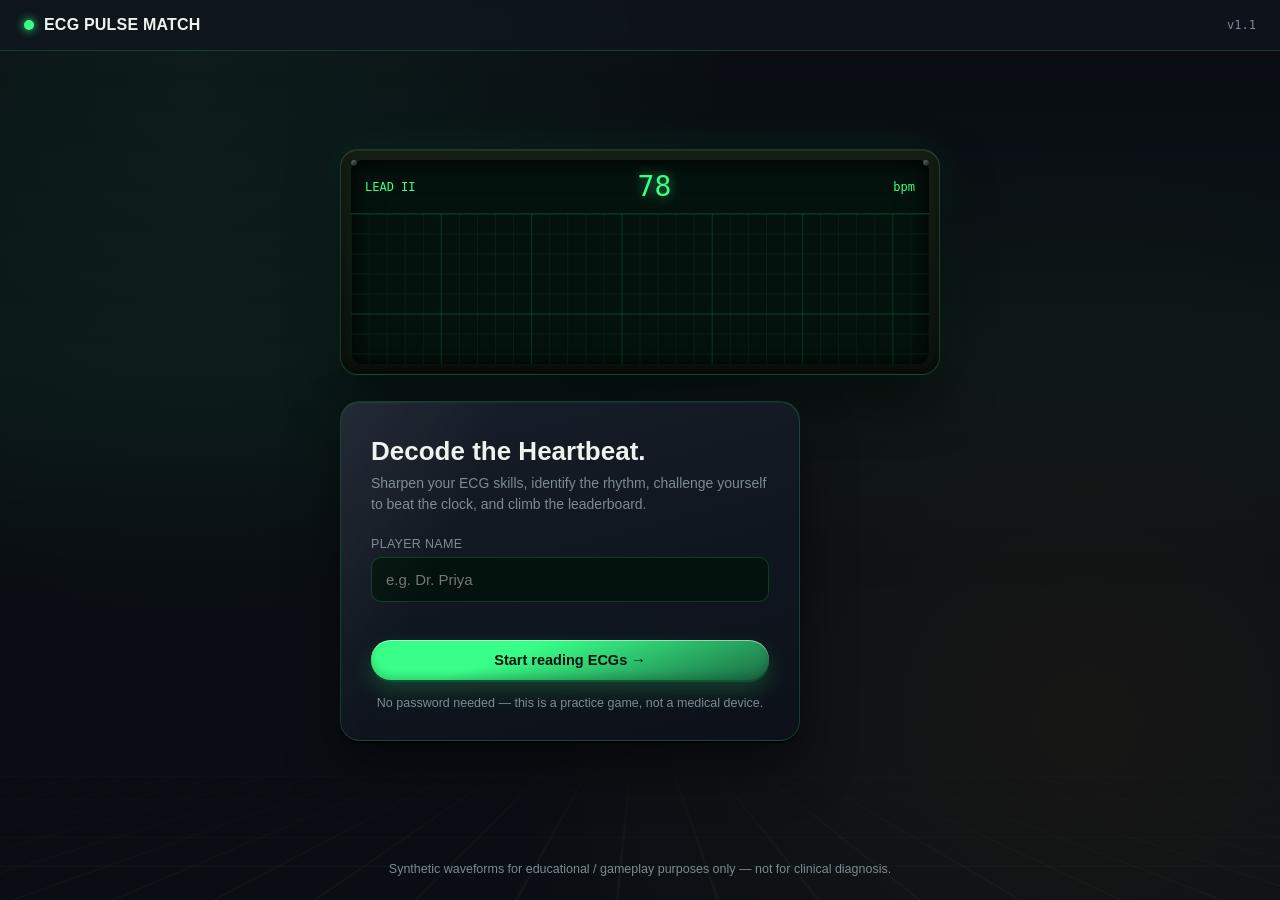
==== commit bb592693: "Update login title to 'Decode the Heartbeat.'" ====
--- a/index.html
+++ b/index.html
@@ -4,7 +4,7 @@
 
 <meta charset="UTF-8" />
 <meta name="viewport" content="width=device-width, initial-scale=1.0, maximum-scale=1, user-scalable=no" />
-
+ 
 <title>ECG Pulse Match | Interactive ECG Learning Game</title>
 
 <meta name="description" content="ECG Pulse Match is an interactive ECG learning game for practicing ECG rhythm recognition in a fun and educational way." />
@@ -35,7 +35,7 @@
       </div>
 
       <div class="login-card">
-        <div class="login-title">Ready to Read the Rhythm?</div>
+        <div class="login-title">Decode the Heartbeat.</div>
         <div class="login-sub">Sharpen your ECG skills, identify the rhythm, challenge yourself to beat the clock, and climb the leaderboard.</div>
 
         <div class="field">
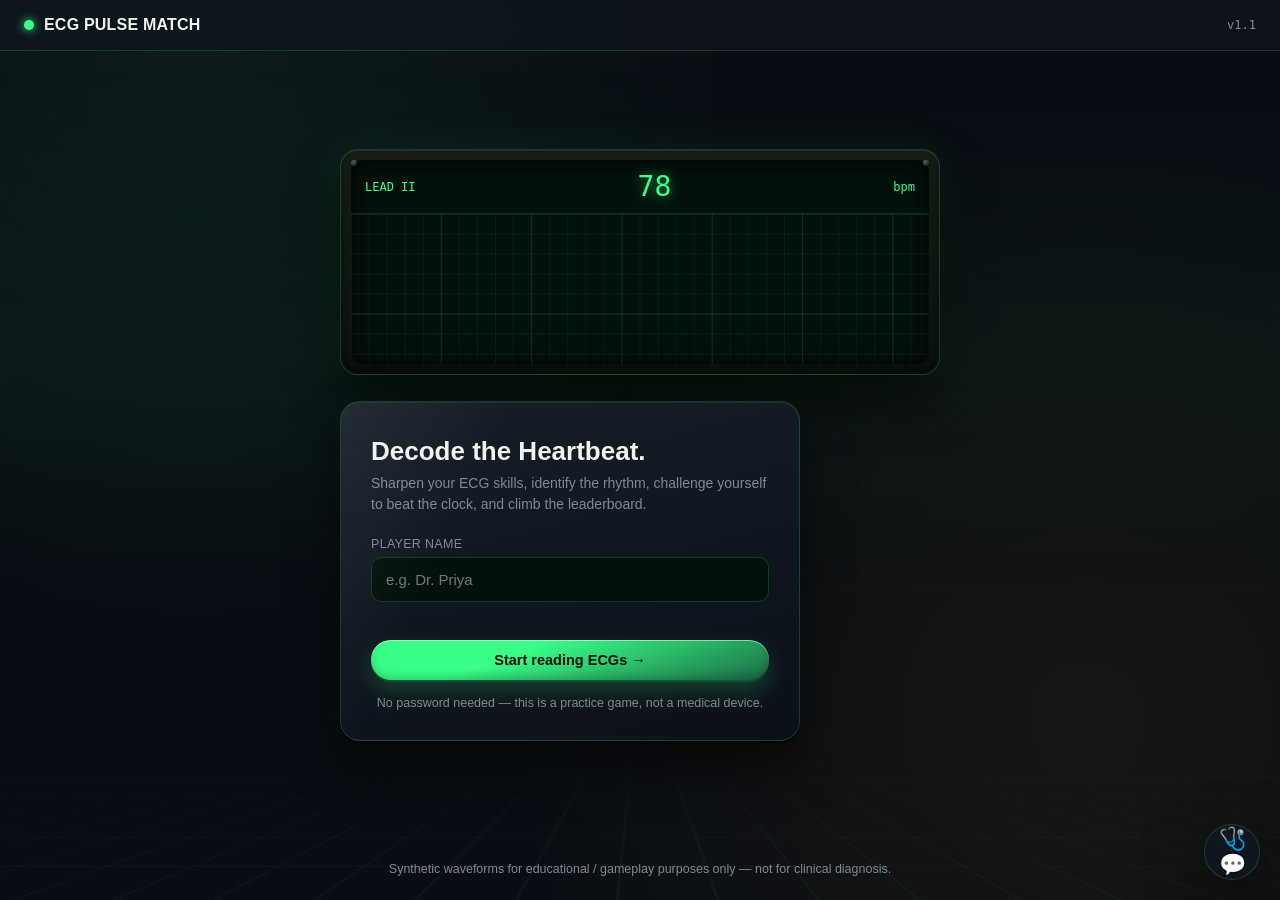
==== commit a53b0fbf: "Update index.html" ====
--- a/index.html
+++ b/index.html
@@ -10,6 +10,10 @@
 <meta name="description" content="ECG Pulse Match is an interactive ECG learning game for practicing ECG rhythm recognition in a fun and educational way." />
 
 <link rel="stylesheet" href="style.css" />
+
+<link rel="stylesheet" href="style.css" />
+<link rel="stylesheet" href="chatbot.css" />
+
 
 </head>
 <body>
@@ -54,6 +58,8 @@
 
 <script src="ecg-svg.js"></script>
 <script src="common.js"></script>
+<script src="chatbot.js"></script>
+
 <script>
   // draw an animated normal-sinus strip as the hero signature element
   const heroEl = document.getElementById("heroWave");
--- a/style.css
+++ b/style.css
@@ -287,6 +287,7 @@
 .wave-card.correct { border-color: var(--accent, var(--trace-green)); box-shadow: 0 0 0 4px var(--accent-glow, rgba(57,255,136,0.18)); animation: goodPulse .5s ease; }
 .wave-card.wrong { border-color: var(--error-red); box-shadow: 0 0 0 4px rgba(255,77,94,0.18); animation: shake .45s ease; }
 .wave-card.reorderable { border-color: var(--amber); box-shadow: 0 0 0 4px rgba(255,176,32,0.18); animation: shake .45s ease; }
+.wave-card.revealed { border-color: #6c8cff; box-shadow: 0 0 0 4px rgba(108,140,255,0.18); }
 @keyframes goodPulse { 0% { transform: scale(1); } 40% { transform: scale(1.03); } 100% { transform: scale(1); } }
 @keyframes shake { 0%,100% { transform: translateX(0); } 20% { transform: translateX(-6px); } 40% { transform: translateX(6px); } 60% { transform: translateX(-4px); } 80% { transform: translateX(4px); } }
 
@@ -303,6 +304,7 @@
 .wave-card.correct .result-tag { display: inline-block; background: var(--accent-glow, rgba(57,255,136,0.15)); color: var(--accent, var(--trace-green)); }
 .wave-card.wrong .result-tag { display: inline-block; background: rgba(255,77,94,0.15); color: var(--error-red); }
 .wave-card.reorderable .result-tag { display: inline-block; background: rgba(255,176,32,0.16); color: var(--amber); }
+.wave-card.revealed .result-tag { display: inline-block; background: rgba(108,140,255,0.16); color: #6c8cff; }
 @keyframes fadeIn { from { opacity: 0; transform: translateY(-4px); } to { opacity: 1; transform: translateY(0); } }
 
 /* ---- order hint toggle (one hint per level, shown on demand) ---- */
@@ -322,6 +324,7 @@
 .card-note { margin-top: 10px; font-size: 12.5px; line-height: 1.5; border-radius: 8px; padding: 8px 10px; display: none; }
 .wave-card.wrong .card-note.for-wrong { display: block; color: var(--error-red); background: rgba(255,77,94,0.08); border: 1px solid rgba(255,77,94,0.25); }
 .wave-card.reorderable .card-note.for-reorder { display: block; color: var(--amber); background: rgba(255,176,32,0.08); border: 1px solid rgba(255,176,32,0.25); }
+.wave-card.revealed .card-note.for-revealed { display: block; color: #6c8cff; background: rgba(108,140,255,0.08); border: 1px solid rgba(108,140,255,0.25); }
 
 .card-actions-row { display: flex; gap: 8px; margin-top: 10px; flex-wrap: wrap; }
 .btn-reorder {
@@ -331,9 +334,27 @@
 }
 .wave-card.reorderable .btn-reorder { display: inline-flex; }
 .btn-reorder:hover { transform: translateY(-2px); box-shadow: 0 6px 14px rgba(255,176,32,0.25); }
+.btn-reveal {
+  font-family: var(--font-mono); font-size: 12.5px; font-weight: 700; color: #eef2ff;
+  background: linear-gradient(135deg, #6c8cff 0%, #9d6cff 100%);
+  border: 1px solid rgba(158,140,255,0.6); border-radius: 999px; padding: 7px 16px; cursor: pointer;
+  display: none; align-items: center; gap: 6px;
+  box-shadow: 0 1px 0 rgba(255,255,255,0.35) inset, 0 6px 16px rgba(108,140,255,0.35);
+  transition: transform .12s cubic-bezier(.2,.8,.2,1), box-shadow .12s ease, filter .12s ease;
+  animation: revealPulse 2.2s ease-in-out infinite;
+}
+.wave-card.wrong .btn-reveal, .wave-card.revealed .btn-reveal { display: inline-flex; }
+.btn-reveal:hover { transform: translateY(-2px) scale(1.04); box-shadow: 0 10px 22px rgba(108,140,255,0.5); filter: brightness(1.08); animation-play-state: paused; }
+.btn-reveal:active { transform: translateY(0) scale(0.97); }
+.wave-card.revealed .btn-reveal { background: linear-gradient(135deg, #4d5a75 0%, #333d54 100%); animation: none; box-shadow: 0 1px 0 rgba(255,255,255,0.15) inset, 0 6px 14px rgba(0,0,0,0.3); }
+@keyframes revealPulse {
+  0%, 100% { box-shadow: 0 1px 0 rgba(255,255,255,0.35) inset, 0 6px 16px rgba(108,140,255,0.35); }
+  50% { box-shadow: 0 1px 0 rgba(255,255,255,0.35) inset, 0 6px 22px rgba(108,140,255,0.7); }
+}
 
 /* ---- piece that is correct type but sitting in the wrong slot ---- */
 .slot.right-type-wrong-pos { border-color: var(--amber); box-shadow: 0 0 0 3px rgba(255,176,32,0.18); }
+.slot.revealed { border-color: #6c8cff; box-shadow: 0 0 0 3px rgba(108,140,255,0.18); }
 
 /* ---- attempt summary banner shown between check passes ---- */
 .attempt-banner {
@@ -408,6 +429,8 @@
 .chip.ghost { opacity: 0; }
 
 .submit-row { display: flex; justify-content: center; margin: 26px 0 10px; gap: 12px; }
+.btn-retry-level { border-color: rgba(255,77,94,0.4); color: var(--error-red); }
+.btn-retry-level:hover { box-shadow: 0 14px 26px rgba(255,77,94,0.18), 0 2px 0 rgba(0,0,0,0.55); border-color: var(--error-red); }
 
 /* result modal */
 .modal-backdrop { position: fixed; inset: 0; background: rgba(4,8,12,0.75); backdrop-filter: blur(4px); display: flex; align-items: center; justify-content: center; z-index: 100; padding: 20px; }
--- a/style.css
+++ b/style.css
@@ -287,6 +287,7 @@
 .wave-card.correct { border-color: var(--accent, var(--trace-green)); box-shadow: 0 0 0 4px var(--accent-glow, rgba(57,255,136,0.18)); animation: goodPulse .5s ease; }
 .wave-card.wrong { border-color: var(--error-red); box-shadow: 0 0 0 4px rgba(255,77,94,0.18); animation: shake .45s ease; }
 .wave-card.reorderable { border-color: var(--amber); box-shadow: 0 0 0 4px rgba(255,176,32,0.18); animation: shake .45s ease; }
+.wave-card.revealed { border-color: #6c8cff; box-shadow: 0 0 0 4px rgba(108,140,255,0.18); }
 @keyframes goodPulse { 0% { transform: scale(1); } 40% { transform: scale(1.03); } 100% { transform: scale(1); } }
 @keyframes shake { 0%,100% { transform: translateX(0); } 20% { transform: translateX(-6px); } 40% { transform: translateX(6px); } 60% { transform: translateX(-4px); } 80% { transform: translateX(4px); } }
 
@@ -303,6 +304,7 @@
 .wave-card.correct .result-tag { display: inline-block; background: var(--accent-glow, rgba(57,255,136,0.15)); color: var(--accent, var(--trace-green)); }
 .wave-card.wrong .result-tag { display: inline-block; background: rgba(255,77,94,0.15); color: var(--error-red); }
 .wave-card.reorderable .result-tag { display: inline-block; background: rgba(255,176,32,0.16); color: var(--amber); }
+.wave-card.revealed .result-tag { display: inline-block; background: rgba(108,140,255,0.16); color: #6c8cff; }
 @keyframes fadeIn { from { opacity: 0; transform: translateY(-4px); } to { opacity: 1; transform: translateY(0); } }
 
 /* ---- order hint toggle (one hint per level, shown on demand) ---- */
@@ -322,6 +324,7 @@
 .card-note { margin-top: 10px; font-size: 12.5px; line-height: 1.5; border-radius: 8px; padding: 8px 10px; display: none; }
 .wave-card.wrong .card-note.for-wrong { display: block; color: var(--error-red); background: rgba(255,77,94,0.08); border: 1px solid rgba(255,77,94,0.25); }
 .wave-card.reorderable .card-note.for-reorder { display: block; color: var(--amber); background: rgba(255,176,32,0.08); border: 1px solid rgba(255,176,32,0.25); }
+.wave-card.revealed .card-note.for-revealed { display: block; color: #6c8cff; background: rgba(108,140,255,0.08); border: 1px solid rgba(108,140,255,0.25); }
 
 .card-actions-row { display: flex; gap: 8px; margin-top: 10px; flex-wrap: wrap; }
 .btn-reorder {
@@ -331,9 +334,27 @@
 }
 .wave-card.reorderable .btn-reorder { display: inline-flex; }
 .btn-reorder:hover { transform: translateY(-2px); box-shadow: 0 6px 14px rgba(255,176,32,0.25); }
+.btn-reveal {
+  font-family: var(--font-mono); font-size: 12.5px; font-weight: 700; color: #eef2ff;
+  background: linear-gradient(135deg, #6c8cff 0%, #9d6cff 100%);
+  border: 1px solid rgba(158,140,255,0.6); border-radius: 999px; padding: 7px 16px; cursor: pointer;
+  display: none; align-items: center; gap: 6px;
+  box-shadow: 0 1px 0 rgba(255,255,255,0.35) inset, 0 6px 16px rgba(108,140,255,0.35);
+  transition: transform .12s cubic-bezier(.2,.8,.2,1), box-shadow .12s ease, filter .12s ease;
+  animation: revealPulse 2.2s ease-in-out infinite;
+}
+.wave-card.wrong .btn-reveal, .wave-card.revealed .btn-reveal { display: inline-flex; }
+.btn-reveal:hover { transform: translateY(-2px) scale(1.04); box-shadow: 0 10px 22px rgba(108,140,255,0.5); filter: brightness(1.08); animation-play-state: paused; }
+.btn-reveal:active { transform: translateY(0) scale(0.97); }
+.wave-card.revealed .btn-reveal { background: linear-gradient(135deg, #4d5a75 0%, #333d54 100%); animation: none; box-shadow: 0 1px 0 rgba(255,255,255,0.15) inset, 0 6px 14px rgba(0,0,0,0.3); }
+@keyframes revealPulse {
+  0%, 100% { box-shadow: 0 1px 0 rgba(255,255,255,0.35) inset, 0 6px 16px rgba(108,140,255,0.35); }
+  50% { box-shadow: 0 1px 0 rgba(255,255,255,0.35) inset, 0 6px 22px rgba(108,140,255,0.7); }
+}
 
 /* ---- piece that is correct type but sitting in the wrong slot ---- */
 .slot.right-type-wrong-pos { border-color: var(--amber); box-shadow: 0 0 0 3px rgba(255,176,32,0.18); }
+.slot.revealed { border-color: #6c8cff; box-shadow: 0 0 0 3px rgba(108,140,255,0.18); }
 
 /* ---- attempt summary banner shown between check passes ---- */
 .attempt-banner {
@@ -408,6 +429,8 @@
 .chip.ghost { opacity: 0; }
 
 .submit-row { display: flex; justify-content: center; margin: 26px 0 10px; gap: 12px; }
+.btn-retry-level { border-color: rgba(255,77,94,0.4); color: var(--error-red); }
+.btn-retry-level:hover { box-shadow: 0 14px 26px rgba(255,77,94,0.18), 0 2px 0 rgba(0,0,0,0.55); border-color: var(--error-red); }
 
 /* result modal */
 .modal-backdrop { position: fixed; inset: 0; background: rgba(4,8,12,0.75); backdrop-filter: blur(4px); display: flex; align-items: center; justify-content: center; z-index: 100; padding: 20px; }
--- a/chatbot.css
+++ b/chatbot.css
@@ -0,0 +1,66 @@
+/* ---- AI Rhythm Tutor widget ---- */
+
+.ai-tutor-launcher {
+  position: fixed; right: 20px; bottom: 20px; z-index: 40;
+  width: 56px; height: 56px; border-radius: 50%;
+  background: var(--bg-panel); border: 1px solid var(--border-soft);
+  color: var(--ui-white); font-size: 22px; cursor: pointer;
+  box-shadow: var(--shadow-deep);
+  display: flex; align-items: center; justify-content: center;
+  transition: transform .15s ease;
+}
+.ai-tutor-launcher:hover { transform: scale(1.06); }
+
+.ai-tutor-panel {
+  position: fixed; right: 20px; bottom: 88px; z-index: 41;
+  width: min(360px, calc(100vw - 32px)); height: min(480px, calc(100vh - 140px));
+  background: var(--bg-panel); border: 1px solid var(--border-soft);
+  border-radius: var(--radius); box-shadow: var(--shadow-deep);
+  display: none; flex-direction: column; overflow: hidden;
+  font-family: var(--font-body);
+}
+.ai-tutor-panel.open { display: flex; }
+
+.ai-tutor-head {
+  display: flex; align-items: center; justify-content: space-between;
+  padding: 12px 14px; border-bottom: 1px solid var(--border-soft);
+  color: var(--ui-white); font-weight: 700; font-size: 14px;
+  font-family: var(--font-display);
+}
+.ai-tutor-close {
+  background: none; border: none; color: var(--ui-dim); cursor: pointer; font-size: 14px;
+}
+
+.ai-tutor-body {
+  flex: 1; overflow-y: auto; padding: 12px; display: flex; flex-direction: column; gap: 8px;
+}
+.ai-tutor-msg {
+  max-width: 85%; padding: 8px 12px; border-radius: 12px; font-size: 13px; line-height: 1.5;
+  white-space: pre-wrap;
+}
+.ai-tutor-msg-bot {
+  align-self: flex-start; background: var(--accent-glow); color: var(--ui-white);
+  border: 1px solid var(--border-soft);
+}
+.ai-tutor-msg-user {
+  align-self: flex-end; background: var(--accent);
+  color: var(--screen-black); font-weight: 600;
+}
+.ai-tutor-sources {
+  align-self: flex-start; font-size: 11px; color: var(--ui-dim); font-family: var(--font-mono);
+  margin-top: -4px;
+}
+
+.ai-tutor-input-row {
+  display: flex; gap: 8px; padding: 10px; border-top: 1px solid var(--border-soft);
+}
+.ai-tutor-input-row input {
+  flex: 1; background: rgba(255,255,255,0.04); border: 1px solid var(--border-soft);
+  border-radius: 999px; padding: 8px 14px; color: var(--ui-white); font-size: 13px;
+}
+.ai-tutor-input-row input:focus { outline: none; border-color: var(--accent); }
+.ai-tutor-send {
+  background: var(--accent); color: var(--screen-black); border: none;
+  border-radius: 999px; padding: 8px 16px; font-weight: 700; font-size: 13px; cursor: pointer;
+}
+.ai-tutor-send:disabled { opacity: .5; cursor: default; }
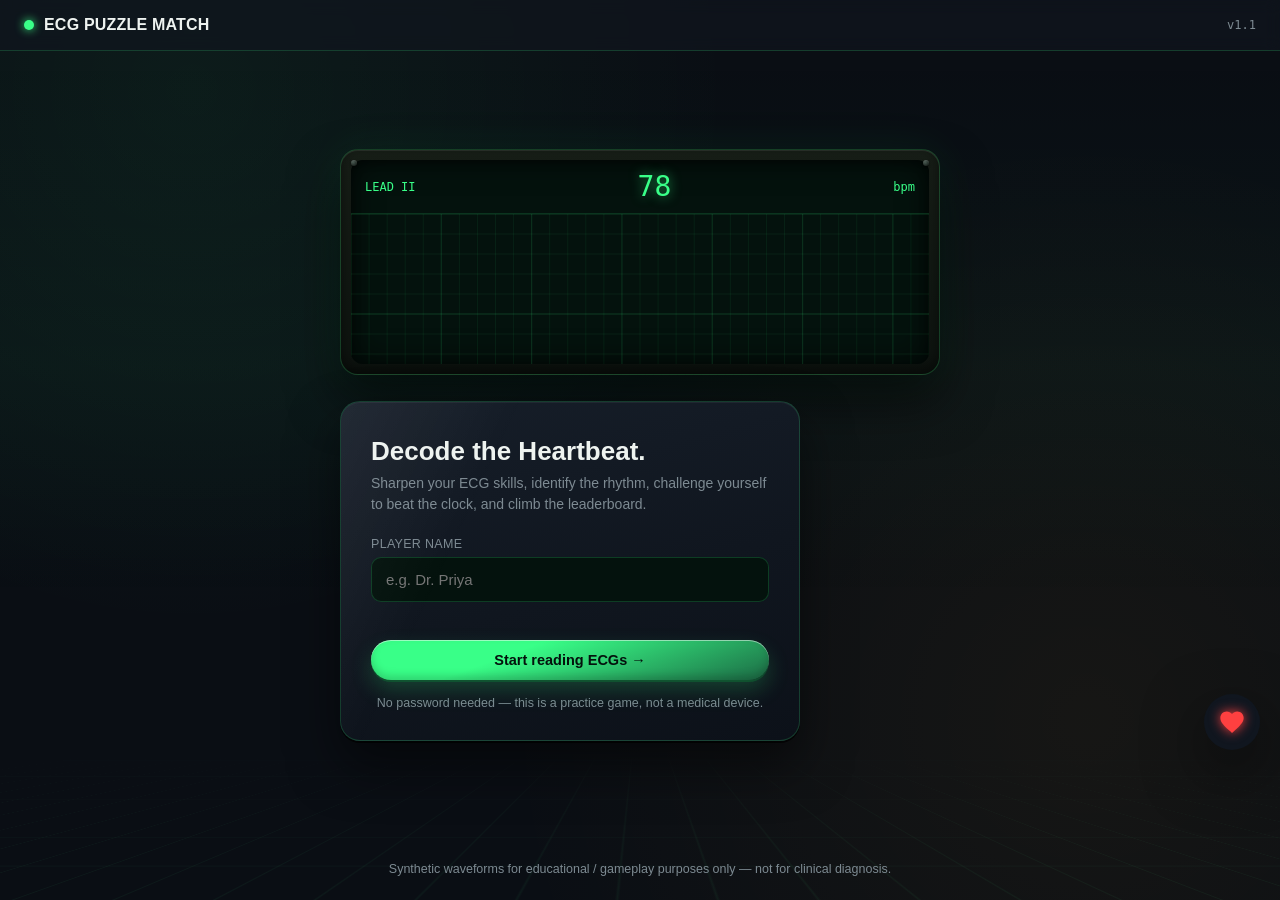
==== commit 931ee408: "Update title and brand name in index.html" ====
--- a/index.html
+++ b/index.html
@@ -4,8 +4,7 @@
 
 <meta charset="UTF-8" />
 <meta name="viewport" content="width=device-width, initial-scale=1.0, maximum-scale=1, user-scalable=no" />
- 
-<title>ECG Pulse Match | Interactive ECG Learning Game</title>
+<title>ECG Puzzle Game | ECG Learning Game</title>
 
 <meta name="description" content="ECG Pulse Match is an interactive ECG learning game for practicing ECG rhythm recognition in a fun and educational way." />
 
@@ -20,7 +19,7 @@
 
 <div class="screen">
   <div class="topbar">
-    <div class="brand"><span class="dot"></span> ECG PULSE MATCH</div>
+    <div class="brand"><span class="dot"></span> ECG PUZZLE MATCH</div>
     <div class="hstack mono" style="font-size:12px;color:var(--ui-dim)">v1.1</div>
   </div>
 
--- a/chatbot.css
+++ b/chatbot.css
@@ -1,7 +1,8 @@
 /* ---- AI Rhythm Tutor widget ---- */
 
+/* ---------- Launcher ---------- */
 .ai-tutor-launcher {
-  position: fixed; right: 20px; bottom: 20px; z-index: 40;
+  position: fixed; right: 20px; bottom: 150px; z-index: 40;
   width: 56px; height: 56px; border-radius: 50%;
   background: var(--bg-panel); border: 1px solid var(--border-soft);
   color: var(--ui-white); font-size: 22px; cursor: pointer;
@@ -11,9 +12,77 @@
 }
 .ai-tutor-launcher:hover { transform: scale(1.06); }
 
+/* Heart launcher: slow colour-cycling glow plus a highlight sweep,
+   noticeable without being garish. */
+.ai-tutor-launcher-shine {
+  border-color: transparent;
+  overflow: hidden;
+  isolation: isolate; /* keeps the rotated sweep clipped to the circle (Safari) */
+  animation: aiHeartGlow 5s ease-in-out infinite;
+}
+.ai-tutor-launcher-shine::after {
+  content: "";
+  position: absolute; top: -50%; left: -60%;
+  width: 40%; height: 200%;
+  background: linear-gradient(120deg, transparent, rgba(255,255,255,0.6), transparent);
+  transform: rotate(20deg);
+  pointer-events: none;
+  animation: aiHeartSweep 3.2s ease-in-out infinite;
+}
+@keyframes aiHeartGlow {
+  0%   { box-shadow: 0 0 18px 5px rgba(255,64,64,0.6), var(--shadow-deep); }   /* red */
+  25%  { box-shadow: 0 0 18px 5px rgba(255,255,255,0.6), var(--shadow-deep); } /* white */
+  50%  { box-shadow: 0 0 18px 5px rgba(57,255,136,0.6), var(--shadow-deep); }  /* green */
+  75%  { box-shadow: 0 0 18px 5px rgba(255,214,51,0.6), var(--shadow-deep); }  /* yellow */
+  100% { box-shadow: 0 0 18px 5px rgba(255,64,64,0.6), var(--shadow-deep); }   /* back to red */
+}
+@keyframes aiHeartSweep {
+  0% { left: -60%; }
+  45%, 100% { left: 130%; }
+}
+@media (prefers-reduced-motion: reduce) {
+  .ai-tutor-launcher-shine,
+  .ai-tutor-launcher-shine::after,
+  .ai-heart { animation: none; }
+  /* static glow so it still reads as a call to action */
+  .ai-tutor-launcher-shine {
+    box-shadow: 0 0 14px 3px rgba(255,64,64,0.45), var(--shadow-deep);
+  }
+  .ai-tutor-launcher,
+  .ai-tutor-chip { transition: none; }
+}
+
+/* ---------- Heart icon inside the launcher ---------- */
+.ai-heart {
+  color: #ff4040;
+  filter: drop-shadow(0 0 6px currentColor);
+  position: relative; z-index: 1; /* stays above the shine sweep */
+  animation: aiHeartColor 5s ease-in-out infinite,
+             aiHeartBeat 1.4s ease-in-out infinite;
+}
+/* Same colour order and timing as aiHeartGlow */
+@keyframes aiHeartColor {
+  0%   { color: #ff4040; } /* red */
+  25%  { color: #ffffff; } /* white */
+  50%  { color: #39ff88; } /* green */
+  75%  { color: #ffd633; } /* yellow */
+  100% { color: #ff4040; } /* back to red */
+}
+/* Soft double-beat, like a pulse */
+@keyframes aiHeartBeat {
+  0%, 100% { transform: scale(1); }
+  14%      { transform: scale(1.15); }
+  28%      { transform: scale(1); }
+  42%      { transform: scale(1.1); }
+  70%      { transform: scale(1); }
+}
+
+/* ---------- Panel ---------- */
 .ai-tutor-panel {
-  position: fixed; right: 20px; bottom: 88px; z-index: 41;
-  width: min(360px, calc(100vw - 32px)); height: min(480px, calc(100vh - 140px));
+  position: fixed; right: 20px; bottom: 218px; z-index: 41;
+  width: min(360px, calc(100vw - 32px));
+  height: min(480px, calc(100vh - 270px));
+  height: min(480px, calc(100dvh - 270px)); /* mobile browser chrome / keyboard */
   background: var(--bg-panel); border: 1px solid var(--border-soft);
   border-radius: var(--radius); box-shadow: var(--shadow-deep);
   display: none; flex-direction: column; overflow: hidden;
@@ -28,15 +97,22 @@
   font-family: var(--font-display);
 }
 .ai-tutor-close {
-  background: none; border: none; color: var(--ui-dim); cursor: pointer; font-size: 14px;
+  background: none; border: none; color: var(--ui-dim); cursor: pointer;
+  font-size: 14px; min-width: 32px; min-height: 32px; padding: 6px 8px;
+  border-radius: 8px;
 }
+.ai-tutor-close:hover { color: var(--ui-white); }
 
+/* ---------- Messages ---------- */
 .ai-tutor-body {
-  flex: 1; overflow-y: auto; padding: 12px; display: flex; flex-direction: column; gap: 8px;
+  flex: 1; overflow-y: auto; padding: 12px;
+  display: flex; flex-direction: column; gap: 8px;
+  overscroll-behavior: contain; /* don't scroll the game behind the chat */
 }
 .ai-tutor-msg {
-  max-width: 85%; padding: 8px 12px; border-radius: 12px; font-size: 13px; line-height: 1.5;
-  white-space: pre-wrap;
+  max-width: 85%; padding: 8px 12px; border-radius: 12px;
+  font-size: 13px; line-height: 1.5;
+  white-space: pre-wrap; overflow-wrap: anywhere;
 }
 .ai-tutor-msg-bot {
   align-self: flex-start; background: var(--accent-glow); color: var(--ui-white);
@@ -47,20 +123,52 @@
   color: var(--screen-black); font-weight: 600;
 }
 .ai-tutor-sources {
-  align-self: flex-start; font-size: 11px; color: var(--ui-dim); font-family: var(--font-mono);
-  margin-top: -4px;
+  align-self: flex-start; font-size: 11px; color: var(--ui-dim);
+  font-family: var(--font-mono); margin-top: -4px;
 }
 
+/* ---------- Suggestion chips ---------- */
+.ai-tutor-chips {
+  display: flex; flex-wrap: wrap; gap: 6px; padding: 0 12px 10px;
+}
+.ai-tutor-chips[hidden] { display: none; } /* hide after the first message */
+.ai-tutor-chip {
+  font-family: var(--font-mono); font-size: 11.5px; color: var(--accent);
+  background: var(--accent-glow); border: 1px solid var(--border-soft);
+  border-radius: 999px; padding: 5px 11px; cursor: pointer; white-space: nowrap;
+  transition: transform .12s ease;
+}
+.ai-tutor-chip:hover { transform: translateY(-1px); }
+
+/* ---------- Input row ---------- */
 .ai-tutor-input-row {
   display: flex; gap: 8px; padding: 10px; border-top: 1px solid var(--border-soft);
 }
 .ai-tutor-input-row input {
-  flex: 1; background: rgba(255,255,255,0.04); border: 1px solid var(--border-soft);
+  flex: 1; min-width: 0;
+  background: rgba(255,255,255,0.04); border: 1px solid var(--border-soft);
   border-radius: 999px; padding: 8px 14px; color: var(--ui-white); font-size: 13px;
 }
 .ai-tutor-input-row input:focus { outline: none; border-color: var(--accent); }
+.ai-tutor-input-row input:disabled { opacity: .6; }
 .ai-tutor-send {
   background: var(--accent); color: var(--screen-black); border: none;
-  border-radius: 999px; padding: 8px 16px; font-weight: 700; font-size: 13px; cursor: pointer;
+  border-radius: 999px; padding: 8px 16px; font-weight: 700; font-size: 13px;
+  cursor: pointer;
 }
 .ai-tutor-send:disabled { opacity: .5; cursor: default; }
+
+/* ---------- Keyboard focus ---------- */
+.ai-tutor-launcher:focus-visible,
+.ai-tutor-close:focus-visible,
+.ai-tutor-chip:focus-visible,
+.ai-tutor-send:focus-visible {
+  outline: 2px solid var(--accent);
+  outline-offset: 2px;
+}
+
+/* ---------- Small screens ---------- */
+@media (max-width: 600px) {
+  /* 16px stops iOS Safari zooming the page when the input is focused */
+  .ai-tutor-input-row input { font-size: 16px; }
+}
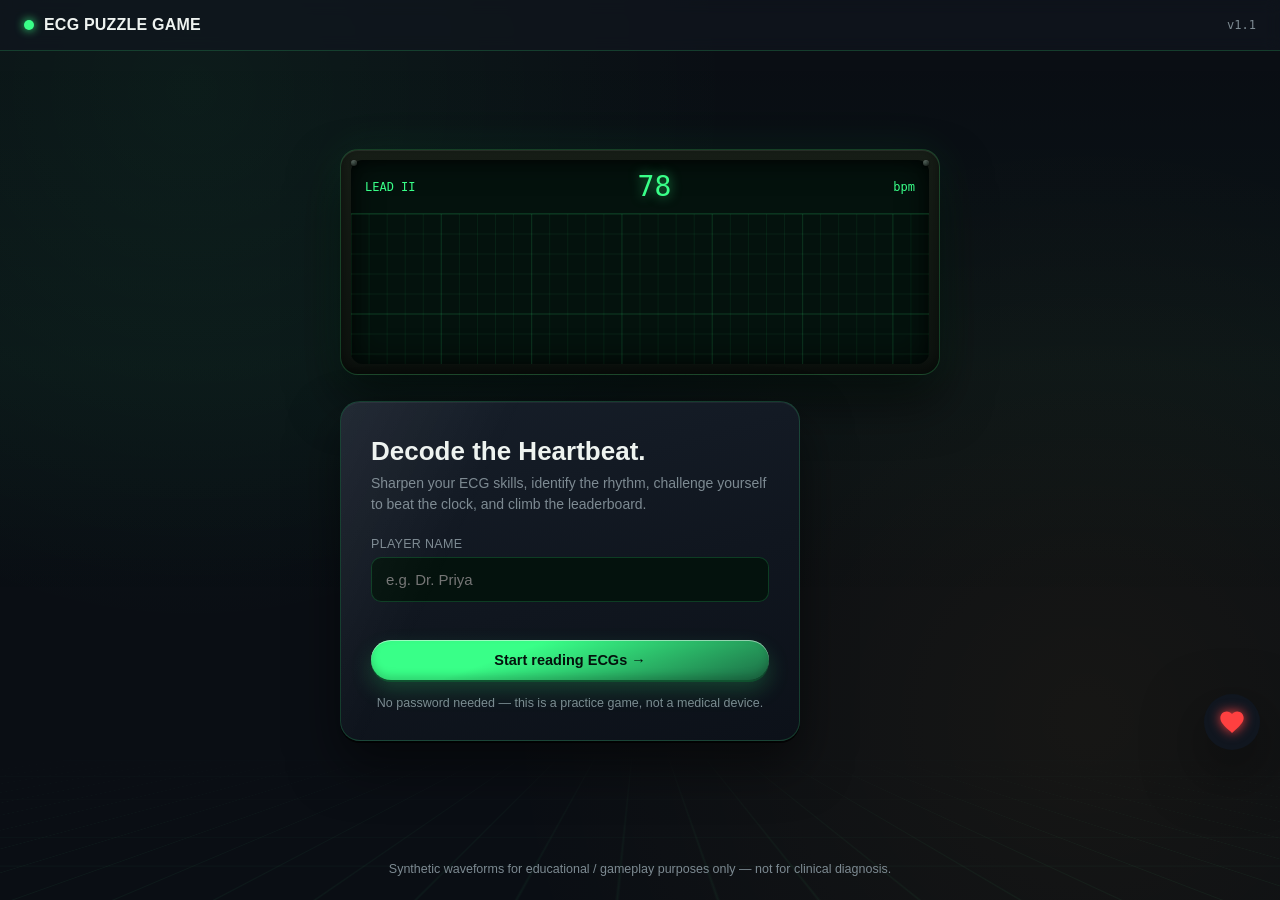
==== commit 204566c3: "Change title from 'PUZZLE MATCH' to 'PUZZLE GAME'" ====
--- a/index.html
+++ b/index.html
@@ -6,7 +6,7 @@
 <meta name="viewport" content="width=device-width, initial-scale=1.0, maximum-scale=1, user-scalable=no" />
 <title>ECG Puzzle Game | ECG Learning Game</title>
 
-<meta name="description" content="ECG Pulse Match is an interactive ECG learning game for practicing ECG rhythm recognition in a fun and educational way." />
+<meta name="description" content="ECG Puzzle Game is an interactive ECG learning game designed to help students identify and learn different cardiac rhythms and ECG waveforms.">
 
 <link rel="stylesheet" href="style.css" />
 
@@ -19,7 +19,7 @@
 
 <div class="screen">
   <div class="topbar">
-    <div class="brand"><span class="dot"></span> ECG PUZZLE MATCH</div>
+    <div class="brand"><span class="dot"></span> ECG PUZZLE GAME</div>
     <div class="hstack mono" style="font-size:12px;color:var(--ui-dim)">v1.1</div>
   </div>
 
